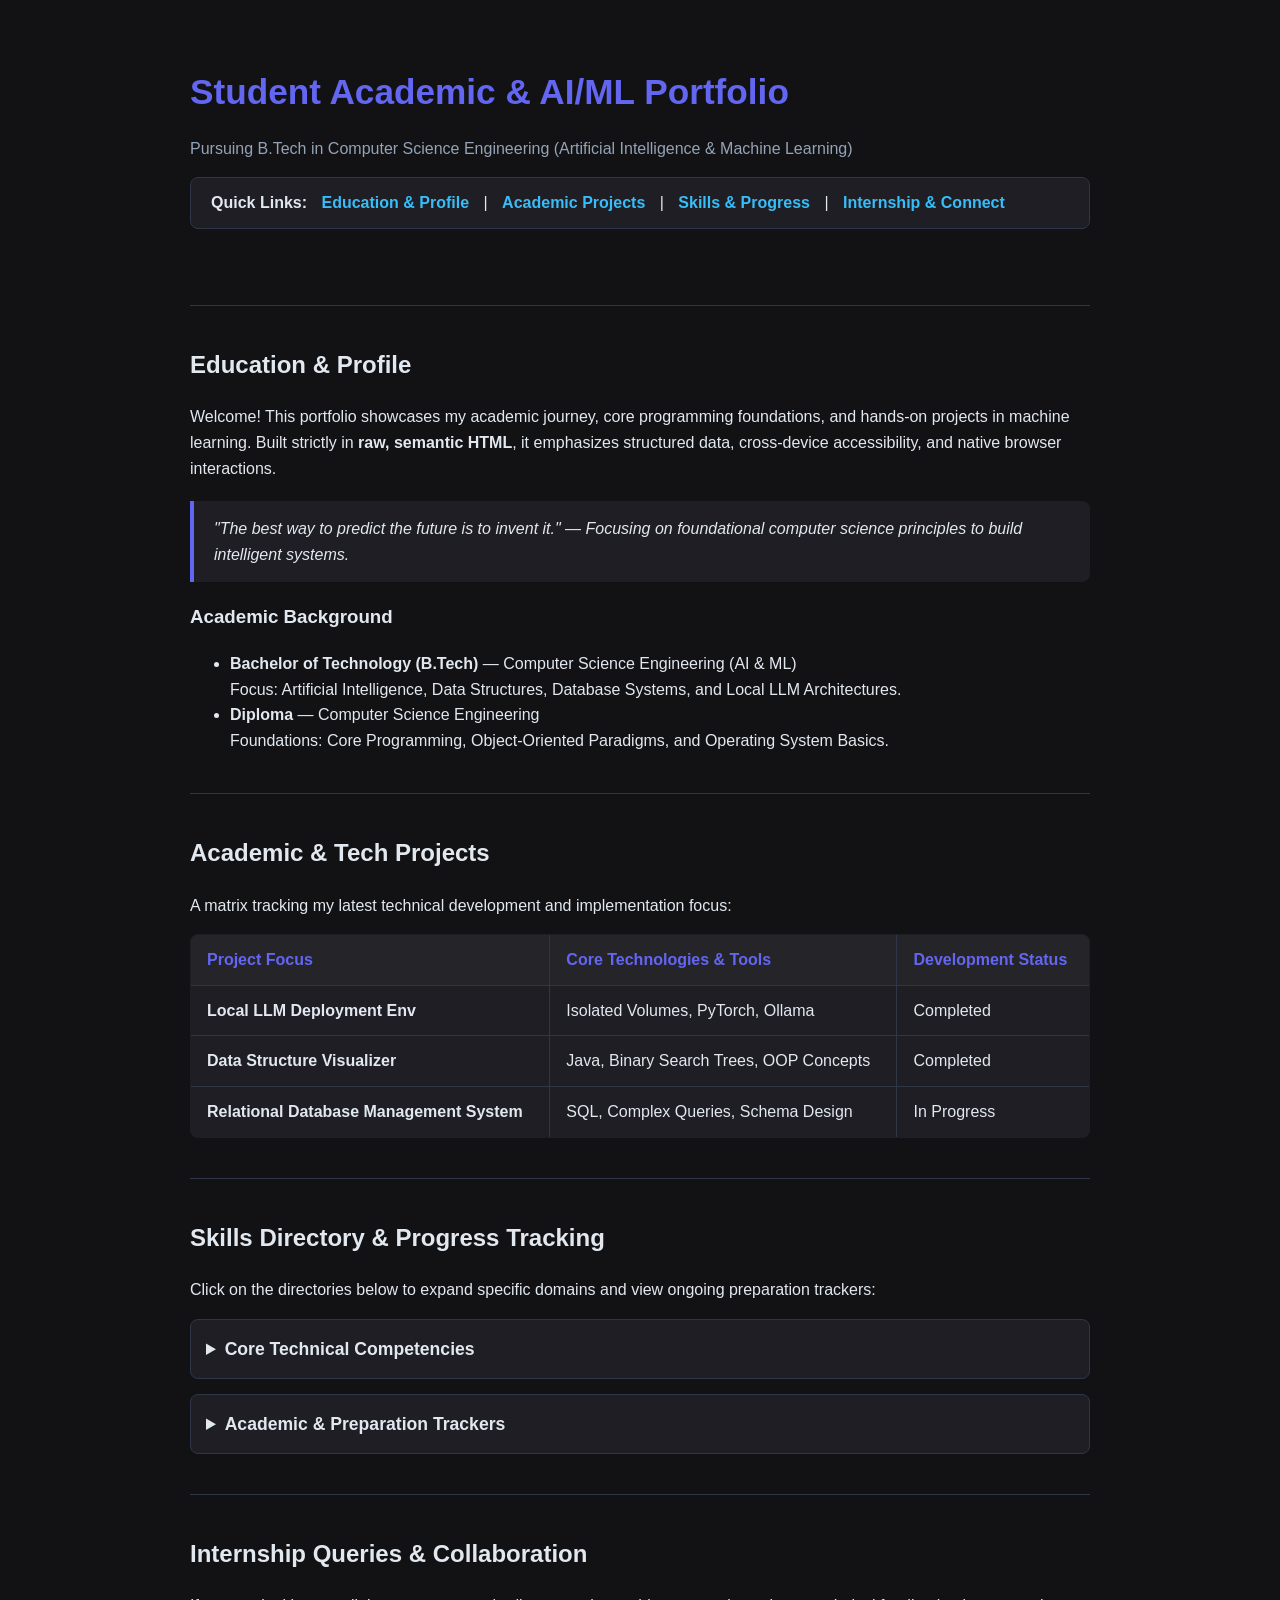
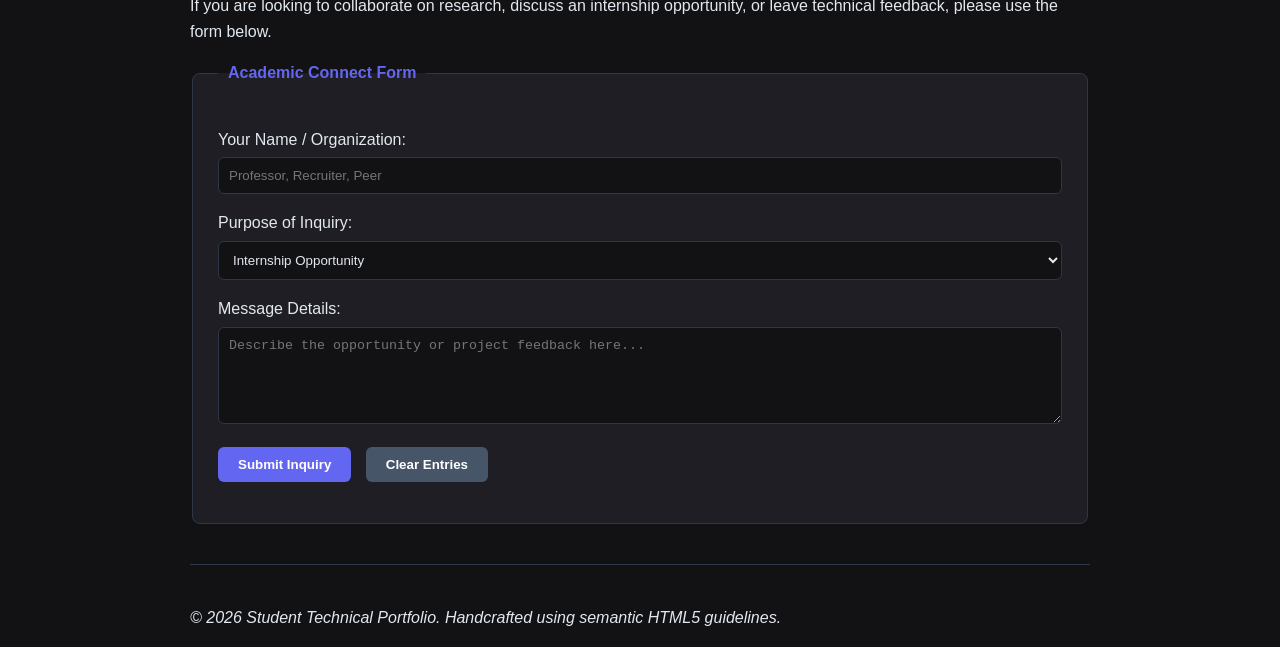
==== Week - 3/index.html @ d8da36eb "Add files via upload" ====
<!DOCTYPE html>
<html lang="en">
<head>
    <meta charset="UTF-8">
    <title>Student Academic & AI/ML Portfolio</title>
    <link rel="stylesheet" href="style.css">
</head>
<body>

    <!-- Header & Navigation -->
    <header>
        <h1>Student Academic & AI/ML Portfolio</h1>
        <p><em>Pursuing B.Tech in Computer Science Engineering (Artificial Intelligence & Machine Learning)</em></p>
        <nav>
            <p>
                <strong>Quick Links:</strong> 
                <a href="#about">Education & Profile</a> | 
                <a href="#projects">Academic Projects</a> | 
                <a href="#skills">Skills & Progress</a> | 
                <a href="#contact">Internship & Connect</a>
            </p>
        </nav>
    </header>
    
    <hr>

    <!-- Main Content Area -->
    <main>

        <!-- About & Education Section -->
        <section id="about">
            <h2>Education & Profile</h2>
            <p>
                Welcome! This portfolio showcases my academic journey, core programming foundations, and hands-on projects in machine learning. Built strictly in <strong>raw, semantic HTML</strong>, it emphasizes structured data, cross-device accessibility, and native browser interactions.
            </p>
            
            <blockquote>
                <em>"The best way to predict the future is to invent it." — Focusing on foundational computer science principles to build intelligent systems.</em>
            </blockquote>

            <h3>Academic Background</h3>
            <ul>
                <li>
                    <strong>Bachelor of Technology (B.Tech)</strong> — Computer Science Engineering (AI & ML)
                    <br>Focus: Artificial Intelligence, Data Structures, Database Systems, and Local LLM Architectures.
                </li>
                <li>
                    <strong>Diploma</strong> — Computer Science Engineering
                    <br>Foundations: Core Programming, Object-Oriented Paradigms, and Operating System Basics.
                </li>
            </ul>
        </section>

        <hr>

        <!-- Project Track Matrix -->
        <section id="projects">
            <h2>Academic & Tech Projects</h2>
            <p>A matrix tracking my latest technical development and implementation focus:</p>
            
            <table border="1" cellpadding="10" cellspacing="0">
                <thead>
                    <tr>
                        <th>Project Focus</th>
                        <th>Core Technologies & Tools</th>
                        <th>Development Status</th>
                    </tr>
                </thead>
                <tbody>
                    <tr>
                        <td><strong>Local LLM Deployment Env</strong></td>
                        <td>Isolated Volumes, PyTorch, Ollama</td>
                        <td>Completed</td>
                    </tr>
                    <tr>
                        <td><strong>Data Structure Visualizer</strong></td>
                        <td>Java, Binary Search Trees, OOP Concepts</td>
                        <td>Completed</td>
                    </tr>
                    <tr>
                        <td><strong>Relational Database Management System</strong></td>
                        <td>SQL, Complex Queries, Schema Design</td>
                        <td>In Progress</td>
                    </tr>
                </tbody>
            </table>
        </section>

        <hr>

        <!-- Interactive Skills Directory & Native Indicators -->
        <section id="skills">
            <h2>Skills Directory & Progress Tracking</h2>
            <p>Click on the directories below to expand specific domains and view ongoing preparation trackers:</p>

            <details>
                <summary><strong>Core Technical Competencies</strong></summary>
                <ul>
                    <li><strong>Languages:</strong> C, Java, Python, SQL</li>
                    <li><strong>AI/ML Foundations:</strong> Machine Learning Workloads, Local Model Execution, Neural Network Basics</li>
                    <li><strong>Computer Science:</strong> Data Structures & Algorithms (DSA), Relational Databases (DBMS)</li>
                </ul>
            </details>

            <details>
                <summary><strong>Academic & Preparation Trackers</strong></summary>
                <p>Core Course Syllabus Coverage:</p>
                <progress value="78" max="100">78%</progress> (78% Completed)
                
                <p>GATE Exam Preparation Load:</p>
                <meter value="3" min="0" max="10">3 out of 10</meter> (Early Phase Foundations)
            </details>
        </section>

        <hr>

        <!-- Internship & Feedback Form Section -->
        <section id="contact">
            <h2>Internship Queries & Collaboration</h2>
            <p>If you are looking to collaborate on research, discuss an internship opportunity, or leave technical feedback, please use the form below.</p>

            <form action="#" method="get">
                <fieldset>
                    <legend><strong>Academic Connect Form</strong></legend>
                    <p>
                        <label for="username">Your Name / Organization:</label><br>
                        <input type="text" id="username" name="username" required placeholder="Professor, Recruiter, Peer">
                    </p>
                    <p>
                        <label for="purpose">Purpose of Inquiry:</label><br>
                        <select id="purpose" name="purpose">
                            <option value="internship">Internship Opportunity</option>
                            <option value="research">Research Collaboration</option>
                            <option value="feedback">Project Feedback</option>
                            <option value="other">General Query</option>
                        </select>
                    </p>
                    <p>
                        <label for="comments">Message Details:</label><br>
                        <textarea id="comments" name="comments" rows="5" cols="45" placeholder="Describe the opportunity or project feedback here..."></textarea>
                    </p>
                    <p>
                        <input type="submit" value="Submit Inquiry">
                        <input type="reset" value="Clear Entries">
                    </p>
                </fieldset>
            </form>
        </section>

    </main>

    <hr>

    <!-- Footer -->
    <footer>
        <p><em>&copy; 2026 Student Technical Portfolio. Handcrafted using semantic HTML5 guidelines.</em></p>
    </footer>

</body>
</html>
---- Week - 3/style.css ----
/* 1. Global Reset & Typography */
body {
    font-family: 'Segoe UI', Tahoma, Geneva, Verdana, sans-serif;
    background-color: #121214;
    color: #e2e8f0;
    line-height: 1.6;
    margin: 0;
    padding: 0 20px;
    max-width: 900px;
    margin-left: auto;
    margin-right: auto;
}

/* 2. Cleaner Section Dividers */
hr {
    border: 0;
    height: 1px;
    background-color: #2d3748;
    margin: 40px 0;
}

/* 3. Header & Navigation */
header {
    padding-top: 40px;
    padding-bottom: 20px;
}

header h1 {
    color: #6366f1; /* Indigo accents */
    margin-bottom: 5px;
    font-size: 2.2rem;
}

header p em {
    color: #94a3b8;
    font-style: normal;
}

nav p {
    background-color: #1e1e24;
    padding: 12px 20px;
    border-radius: 8px;
    border: 1px solid #2d3748;
}

nav a {
    color: #38bdf8; /* Light blue link color */
    text-decoration: none;
    font-weight: 600;
    margin: 0 10px;
}

nav a:hover {
    text-decoration: underline;
    color: #6366f1;
}

/* 4. Semantic Sections & Tables */
blockquote {
    border-left: 4px solid #6366f1;
    background-color: #1e1e24;
    margin: 20px 0;
    padding: 15px 20px;
    border-radius: 0 8px 8px 0;
}

table {
    width: 100%;
    border-collapse: collapse; /* Merges cell borders cleanly */
    background-color: #1e1e24;
    overflow: hidden;
    border-radius: 8px;
    border: 1px solid #2d3748 !important; /* Overrides HTML border attribute */
}

th, td {
    padding: 12px 16px;
    text-align: left;
    border-bottom: 1px solid #2d3748;
}

th {
    background-color: #252529;
    color: #6366f1;
}

/* 5. Interactive Details & Inputs */
details {
    background-color: #1e1e24;
    padding: 15px;
    margin-bottom: 15px;
    border-radius: 8px;
    border: 1px solid #2d3748;
}

summary {
    cursor: pointer;
    font-size: 1.1rem;
    color: #e2e8f0;
}

summary:hover {
    color: #38bdf8;
}

fieldset {
    border: 1px solid #2d3748;
    border-radius: 8px;
    padding: 25px;
    background-color: #1e1e24;
}

legend {
    color: #6366f1;
    padding: 0 10px;
}

input[type="text"], select, textarea {
    width: 100%;
    padding: 10px;
    background-color: #121214;
    border: 1px solid #2d3748;
    color: #e2e8f0;
    border-radius: 6px;
    box-sizing: border-box; /* Ensures padding doesn't cause overflow */
    margin-top: 5px;
}

input[type="submit"], input[type="reset"] {
    background-color: #6366f1;
    color: white;
    border: none;
    padding: 10px 20px;
    border-radius: 6px;
    cursor: pointer;
    font-weight: bold;
    margin-right: 10px;
}

input[type="reset"] {
    background-color: #475569;
}

input[type="submit"]:hover {
    background-color: #4f46e5;
}
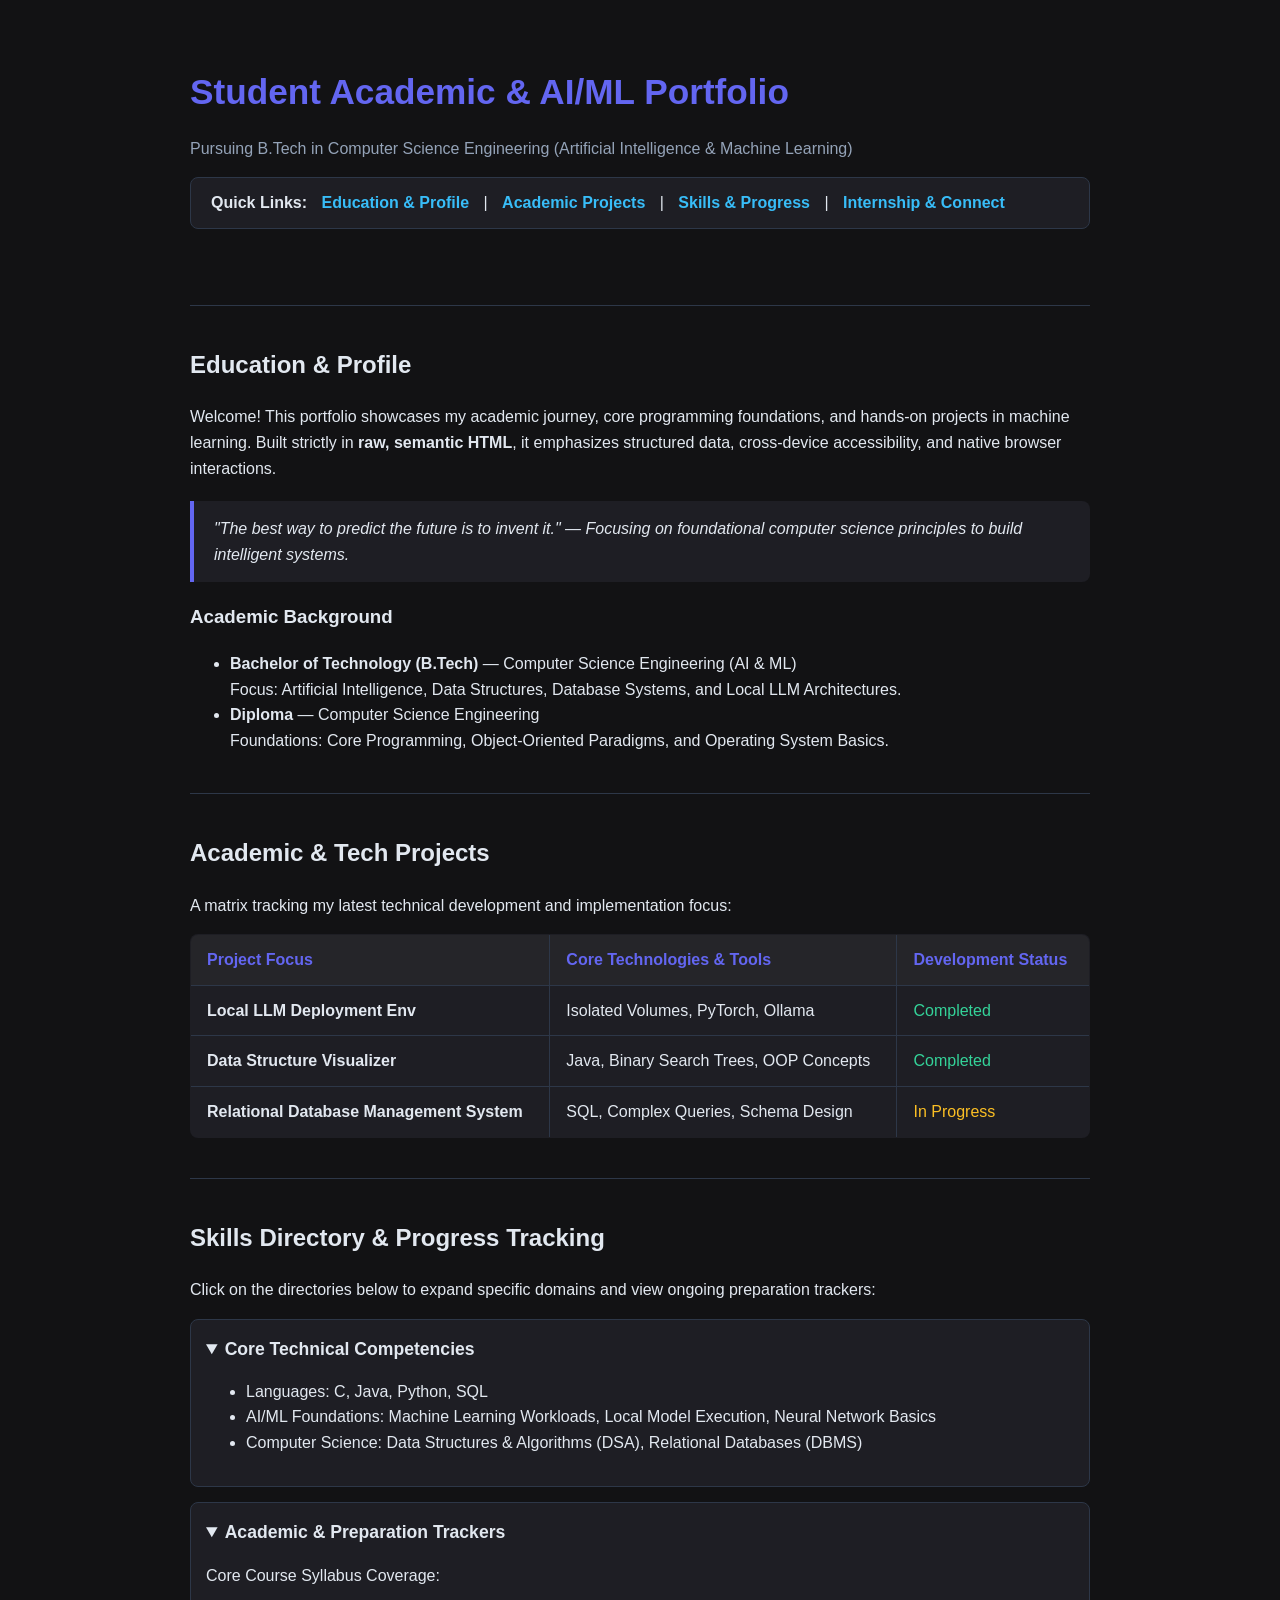
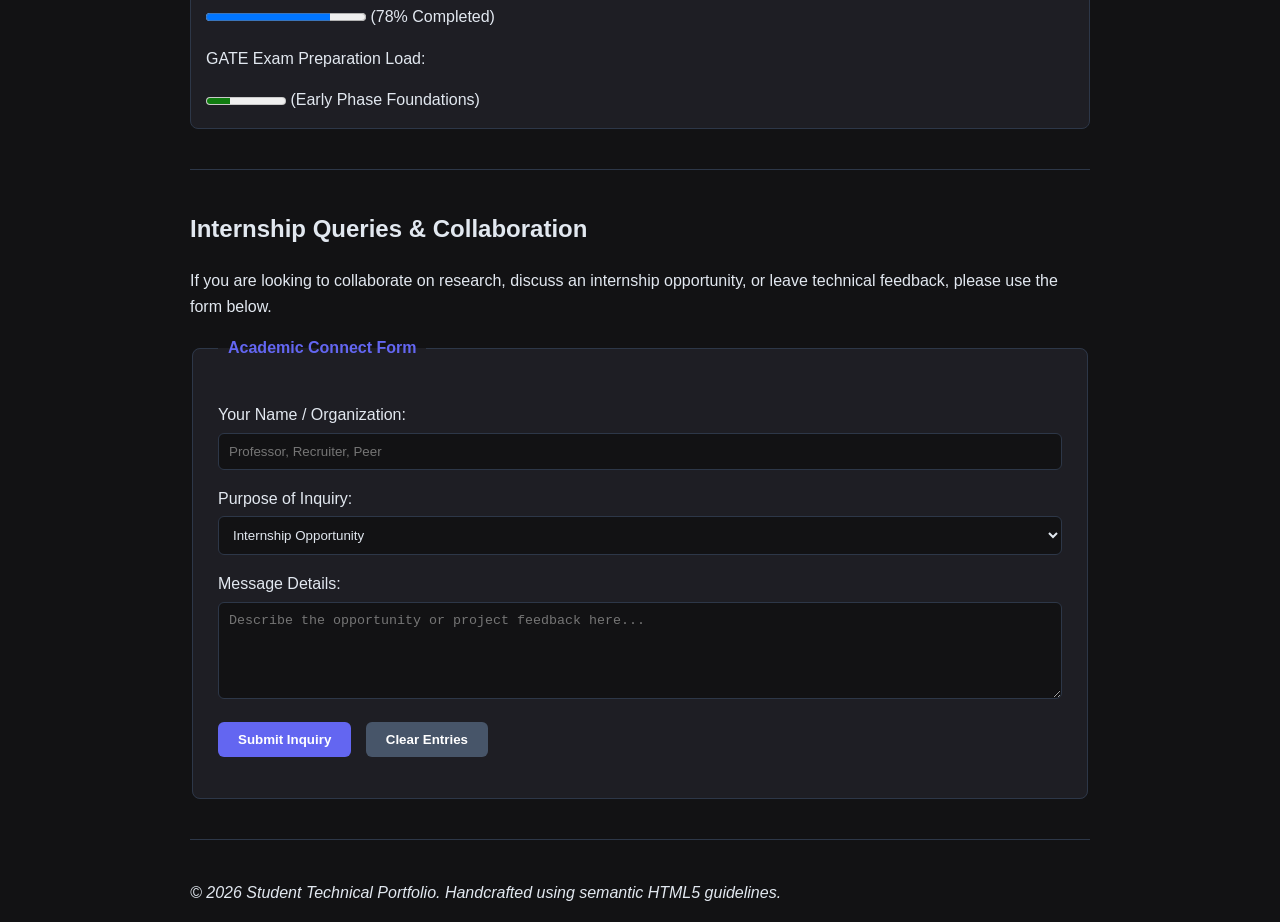
==== commit 60f93d01: "Add files via upload" ====
--- a/Week - 3/index.html
+++ b/Week - 3/index.html
@@ -1,10 +1,12 @@
 <!DOCTYPE html>
 <html lang="en">
+
 <head>
     <meta charset="UTF-8">
     <title>Student Academic & AI/ML Portfolio</title>
     <link rel="stylesheet" href="style.css">
 </head>
+
 <body>
 
     <!-- Header & Navigation -->
@@ -13,15 +15,15 @@
         <p><em>Pursuing B.Tech in Computer Science Engineering (Artificial Intelligence & Machine Learning)</em></p>
         <nav>
             <p>
-                <strong>Quick Links:</strong> 
-                <a href="#about">Education & Profile</a> | 
-                <a href="#projects">Academic Projects</a> | 
-                <a href="#skills">Skills & Progress</a> | 
+                <strong>Quick Links:</strong>
+                <a href="#about">Education & Profile</a> |
+                <a href="#projects">Academic Projects</a> |
+                <a href="#skills">Skills & Progress</a> |
                 <a href="#contact">Internship & Connect</a>
             </p>
         </nav>
     </header>
-    
+
     <hr>
 
     <!-- Main Content Area -->
@@ -31,11 +33,14 @@
         <section id="about">
             <h2>Education & Profile</h2>
             <p>
-                Welcome! This portfolio showcases my academic journey, core programming foundations, and hands-on projects in machine learning. Built strictly in <strong>raw, semantic HTML</strong>, it emphasizes structured data, cross-device accessibility, and native browser interactions.
+                Welcome! This portfolio showcases my academic journey, core programming foundations, and hands-on
+                projects in machine learning. Built strictly in <strong>raw, semantic HTML</strong>, it emphasizes
+                structured data, cross-device accessibility, and native browser interactions.
             </p>
-            
+
             <blockquote>
-                <em>"The best way to predict the future is to invent it." — Focusing on foundational computer science principles to build intelligent systems.</em>
+                <em>"The best way to predict the future is to invent it." — Focusing on foundational computer science
+                    principles to build intelligent systems.</em>
             </blockquote>
 
             <h3>Academic Background</h3>
@@ -57,7 +62,7 @@
         <section id="projects">
             <h2>Academic & Tech Projects</h2>
             <p>A matrix tracking my latest technical development and implementation focus:</p>
-            
+
             <table border="1" cellpadding="10" cellspacing="0">
                 <thead>
                     <tr>
@@ -67,21 +72,7 @@
                     </tr>
                 </thead>
                 <tbody>
-                    <tr>
-                        <td><strong>Local LLM Deployment Env</strong></td>
-                        <td>Isolated Volumes, PyTorch, Ollama</td>
-                        <td>Completed</td>
-                    </tr>
-                    <tr>
-                        <td><strong>Data Structure Visualizer</strong></td>
-                        <td>Java, Binary Search Trees, OOP Concepts</td>
-                        <td>Completed</td>
-                    </tr>
-                    <tr>
-                        <td><strong>Relational Database Management System</strong></td>
-                        <td>SQL, Complex Queries, Schema Design</td>
-                        <td>In Progress</td>
-                    </tr>
+                    <!-- JavaScript will dynamically inject rows here -->
                 </tbody>
             </table>
         </section>
@@ -93,20 +84,13 @@
             <h2>Skills Directory & Progress Tracking</h2>
             <p>Click on the directories below to expand specific domains and view ongoing preparation trackers:</p>
 
-            <details>
-                <summary><strong>Core Technical Competencies</strong></summary>
-                <ul>
-                    <li><strong>Languages:</strong> C, Java, Python, SQL</li>
-                    <li><strong>AI/ML Foundations:</strong> Machine Learning Workloads, Local Model Execution, Neural Network Basics</li>
-                    <li><strong>Computer Science:</strong> Data Structures & Algorithms (DSA), Relational Databases (DBMS)</li>
-                </ul>
-            </details>
+            <!-- Dynamic skills injected by script.js will appear here -->
 
-            <details>
+            <details open>
                 <summary><strong>Academic & Preparation Trackers</strong></summary>
                 <p>Core Course Syllabus Coverage:</p>
                 <progress value="78" max="100">78%</progress> (78% Completed)
-                
+
                 <p>GATE Exam Preparation Load:</p>
                 <meter value="3" min="0" max="10">3 out of 10</meter> (Early Phase Foundations)
             </details>
@@ -117,14 +101,16 @@
         <!-- Internship & Feedback Form Section -->
         <section id="contact">
             <h2>Internship Queries & Collaboration</h2>
-            <p>If you are looking to collaborate on research, discuss an internship opportunity, or leave technical feedback, please use the form below.</p>
+            <p>If you are looking to collaborate on research, discuss an internship opportunity, or leave technical
+                feedback, please use the form below.</p>
 
-            <form action="#" method="get">
+            <form id="contactForm">
                 <fieldset>
                     <legend><strong>Academic Connect Form</strong></legend>
                     <p>
                         <label for="username">Your Name / Organization:</label><br>
-                        <input type="text" id="username" name="username" required placeholder="Professor, Recruiter, Peer">
+                        <input type="text" id="username" name="username" required
+                            placeholder="Professor, Recruiter, Peer">
                     </p>
                     <p>
                         <label for="purpose">Purpose of Inquiry:</label><br>
@@ -137,7 +123,8 @@
                     </p>
                     <p>
                         <label for="comments">Message Details:</label><br>
-                        <textarea id="comments" name="comments" rows="5" cols="45" placeholder="Describe the opportunity or project feedback here..."></textarea>
+                        <textarea id="comments" name="comments" rows="5" cols="45"
+                            placeholder="Describe the opportunity or project feedback here..."></textarea>
                     </p>
                     <p>
                         <input type="submit" value="Submit Inquiry">
@@ -156,5 +143,8 @@
         <p><em>&copy; 2026 Student Technical Portfolio. Handcrafted using semantic HTML5 guidelines.</em></p>
     </footer>
 
+    <!-- Connected JS File -->
+    <script src="script.js"></script>
 </body>
+
 </html>
--- a/Week - 3/style.css
+++ b/Week - 3/style.css
@@ -84,6 +84,11 @@
     color: #6366f1;
 }
 
+/* Status badge formatting */
+.status-badge {
+    font-weight: 600;
+}
+
 /* 5. Interactive Details & Inputs */
 details {
     background-color: #1e1e24;
